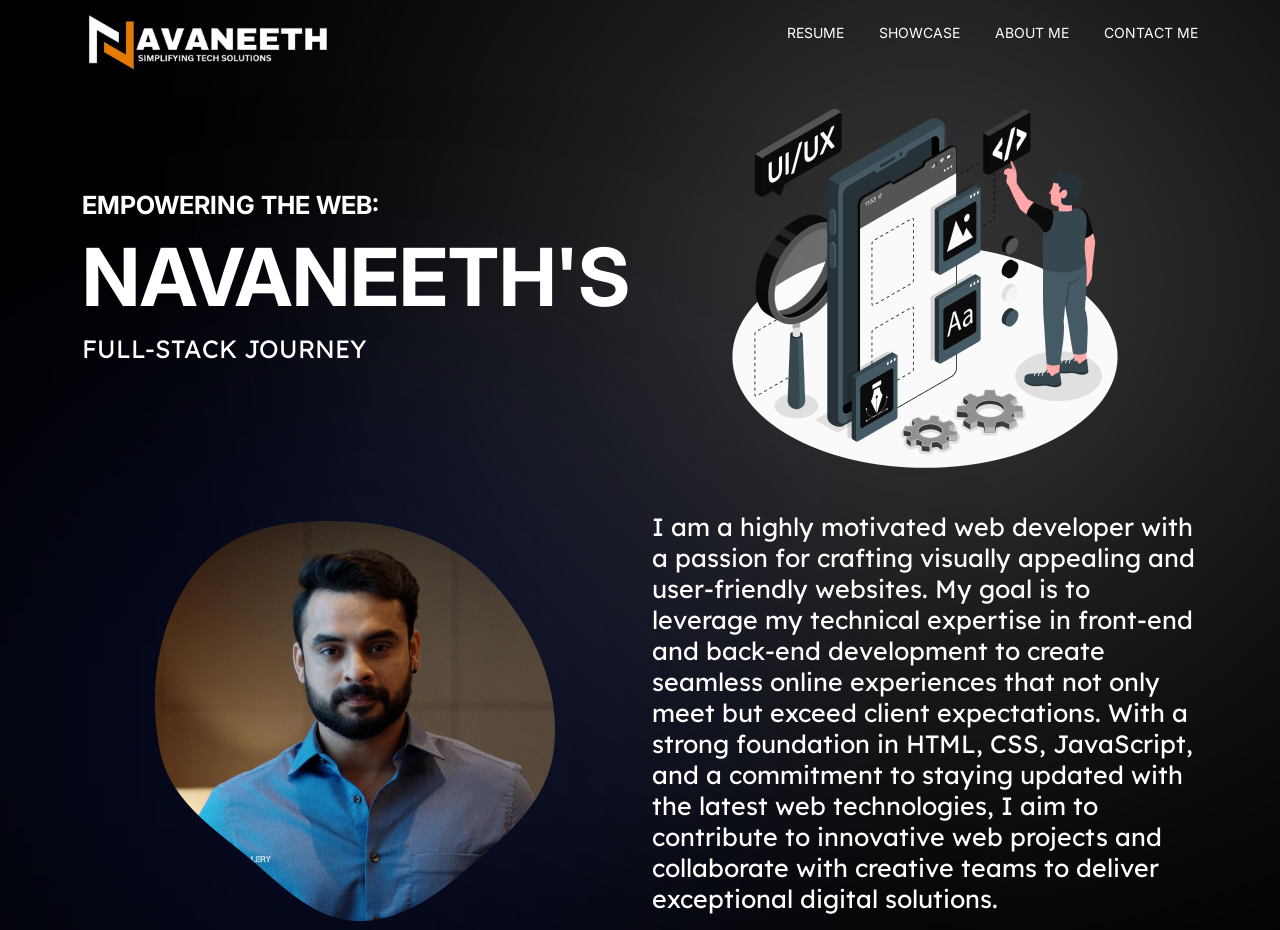
==== index.html @ b28c0ed5 "index file name corrected" ====
<!DOCTYPE html>
<html lang="en">
  <head>
    <meta charset="UTF-8" />
    <meta name="viewport" content="width=device-width, initial-scale=1.0" />
    <title>Navaneeth</title>
    <link rel="stylesheet" href="./style.css" />
    <link rel="preconnect" href="https://fonts.googleapis.com" />
    <link rel="preconnect" href="https://fonts.gstatic.com" crossorigin />
    <link
      href="https://fonts.googleapis.com/css2?family=Inter&family=Lexend&family=Lexend+Exa:wght@500&display=swap"
      rel="stylesheet"
    />
    <link
      href="https://cdn.jsdelivr.net/npm/bootstrap@5.3.1/dist/css/bootstrap.min.css"
      rel="stylesheet"
      integrity="sha384-4bw+/aepP/YC94hEpVNVgiZdgIC5+VKNBQNGCHeKRQN+PtmoHDEXuppvnDJzQIu9"
      crossorigin="anonymous"
    />
  </head>
  <body>
    <!-- header start -->
    <div class="container header">
      <div class="row">
        <div class="logo col-12 col-lg-6">
          <img src="./images/Screenshot_2023-09-04_115557-removebg 1.png" alt="logo" />
        </div>
        <div class="menu col-12 col-lg-6">
          <ul>
            <li><a href="">RESUME</a></li>
            <li><a href="">SHOWCASE</a></li>
            <li><a href="">ABOUT ME</a></li>
            <li><a href="">CONTACT ME</a></li>
          </ul>
        </div>
      </div>
    </div>
    <!-- header end -->

    <!-- hero section start -->
    <div class="container hero">
      <div class="row inner-hero">
        <div class="hero-text col-12 col-lg-6">
          <div class="all-text">
            <div class="first-text"><h2>EMPOWERING THE WEB:</h2></div>
            <div class="second-text"><h1>NAVANEETH'S</h1></div>
            <div class="third-text"><h2>FULL-STACK JOURNEY</h2></div>
          </div>
        </div>
        <div class="hero-image col-12 col-lg-6">
          <img src="./images/Mobile UI-UX-amico 1.png" alt="image of ui ux design" />
          <div class="second-shade"></div>
        </div>
      </div>
    </div>
    <!-- hero section end -->

    <!-- intro section start -->
    <div class="container intro">
      <div class="row inner-intro">
        <div class="intro-image col-12 col-lg-6">
          <img src="./images/tovino.png" alt="image of tovino" />
          <div class="third-shade"></div>
        </div>
        <div class="intro-text col-12 col-lg-6">
          <p>
            I am a highly motivated web developer with a passion for crafting visually appealing and user-friendly
            websites. My goal is to leverage my technical expertise in front-end and back-end development to create
            seamless online experiences that not only meet but exceed client expectations. With a strong foundation in
            HTML, CSS, JavaScript, and a commitment to staying updated with the latest web technologies, I aim to
            contribute to innovative web projects and collaborate with creative teams to deliver exceptional digital
            solutions.
          </p>
        </div>
      </div>
    </div>
    <!-- intro sectioon end -->
  </body>
</html>
---- style.css ----
html > body {
  background-color: black;
  margin: 0;
}

/* header start */
.header {
  margin-top: 10px;
}
.logo > img {
  width: 250px;
}
.menu > ul > li {
  list-style: none;
}
.menu > ul > li > a {
  text-decoration: none;
  color: #fff;
  font-family: "Inter", sans-serif;
  font-size: 14px;
}
.menu > ul {
  display: flex;
  gap: 35px;
}
.menu {
  display: flex;
  align-items: center;
  justify-content: end;
}
/* header end */

/* hero section start */
.hero {
  margin-top: 10px;
}
.hero-text {
  display: flex;
  flex-direction: column;
  justify-content: center;
}
.all-text {
  color: #fff;
}
.all-text > .first-text > h2 {
  text-align: justify;
  font-family: "Inter", sans-serif;
  font-style: normal;
  font-weight: 700;
  line-height: normal;
}
.all-text > .second-text > h1 {
  text-align: justify;
  font-family: "Inter", sans-serif;
  font-style: normal;
  font-weight: 700;
  line-height: normal;
}
.all-text > .third-text > h2 {
  text-align: justify;
  font-family: "Lexend", sans-serif;
  font-style: normal;
  font-weight: 400;
  line-height: normal;
}
.hero-image {
  position: relative;
  display: flex;
  justify-content: center;
  align-items: center;
}
/* hero section end */

/* intro section start */
.intro {
  margin-top: 30px;
}
.intro-image {
  position: relative;
  display: flex;
  justify-content: center;
  align-items: center;
}
.intro-text > p {
  color: #fff;
  font-family: "Lexend", sans-serif;
  font-style: normal;
  font-weight: 400;
  line-height: normal;
}
.third-shade {
  position: absolute;
  z-index: -1;
  width: 250px;
  height: 250px;
  background-color: #2947f0;
  filter: blur(200px);
}
/* intro section end */

/* CSS for small devices (phones) */
@media (max-width: 767px) {
  .hero-image > img {
    width: 100%;
    height: auto;
  }
  .second-shade {
    position: absolute;
    z-index: -1;
    background-color: white;
    width: 80%;
    height: 80%;
    border-radius: 500px;
    filter: blur(250px);
  }
  .hero > .inner-hero > .hero-text {
    margin-top: 15px;
  }
  .all-text > .first-text > h2 {
    font-size: 16.25px;
  }
  .all-text > .second-text > h1 {
    font-size: 52px;
  }
  .all-text > .third-text > h2 {
    font-size: 16.25px;
  }
  .hero > .inner-hero > .hero-image {
    order: 1;
  }
  .hero > .inner-hero > .hero-text {
    order: 2;
  }
  .intro > .inner-intro > .intro-text {
    margin-top: 20px;
  }
  .intro-image > img {
    width: 100%;
    height: auto;
  }
  .intro-text > p {
    font-size: 16.25px;
  }
}

/* CSS for larger devices (tablets and desktops) */
@media (min-width: 768px) and (max-width: 991px) {
  .second-shade {
    position: absolute;
    z-index: -1;
    background-color: white;
    width: 400px;
    height: 400px;
    border-radius: 500px;
    filter: blur(250px);
  }
  .hero > .inner-hero > .hero-text {
    margin-top: 15px;
  }
  .all-text > .first-text > h2 {
    font-size: 25px;
  }
  .all-text > .second-text > h1 {
    font-size: 80px;
  }
  .all-text > .third-text > h2 {
    font-size: 25px;
  }
  .hero > .inner-hero > .hero-image {
    order: 1;
  }
  .hero > .inner-hero > .hero-text {
    order: 2;
  }
  .intro > .inner-intro > .intro-text {
    margin-top: 20px;
  }
  .intro-text > p {
    font-size: 25px;
  }
}

@media (min-width: 992px) and (max-width: 1199px) {
  .second-shade {
    position: absolute;
    z-index: -1;
    background-color: white;
    width: 400px;
    height: 400px;
    border-radius: 500px;
    filter: blur(250px);
  }
  .all-text > .first-text > h2 {
    font-size: 22.5px;
  }
  .all-text > .second-text > h1 {
    font-size: 72px;
  }
  .all-text > .third-text > h2 {
    font-size: 22.5px;
  }
  .intro-text > p {
    font-size: 25px;
  }
}
@media (min-width: 1200px) {
  .second-shade {
    position: absolute;
    z-index: -1;
    background-color: white;
    width: 400px;
    height: 400px;
    border-radius: 500px;
    filter: blur(250px);
  }
  .all-text > .first-text > h2 {
    font-size: 25px;
  }
  .all-text > .second-text > h1 {
    font-size: 80px;
  }
  .all-text > .third-text > h2 {
    font-size: 25px;
  }
  .intro-text > p {
    font-size: 25px;
  }
}
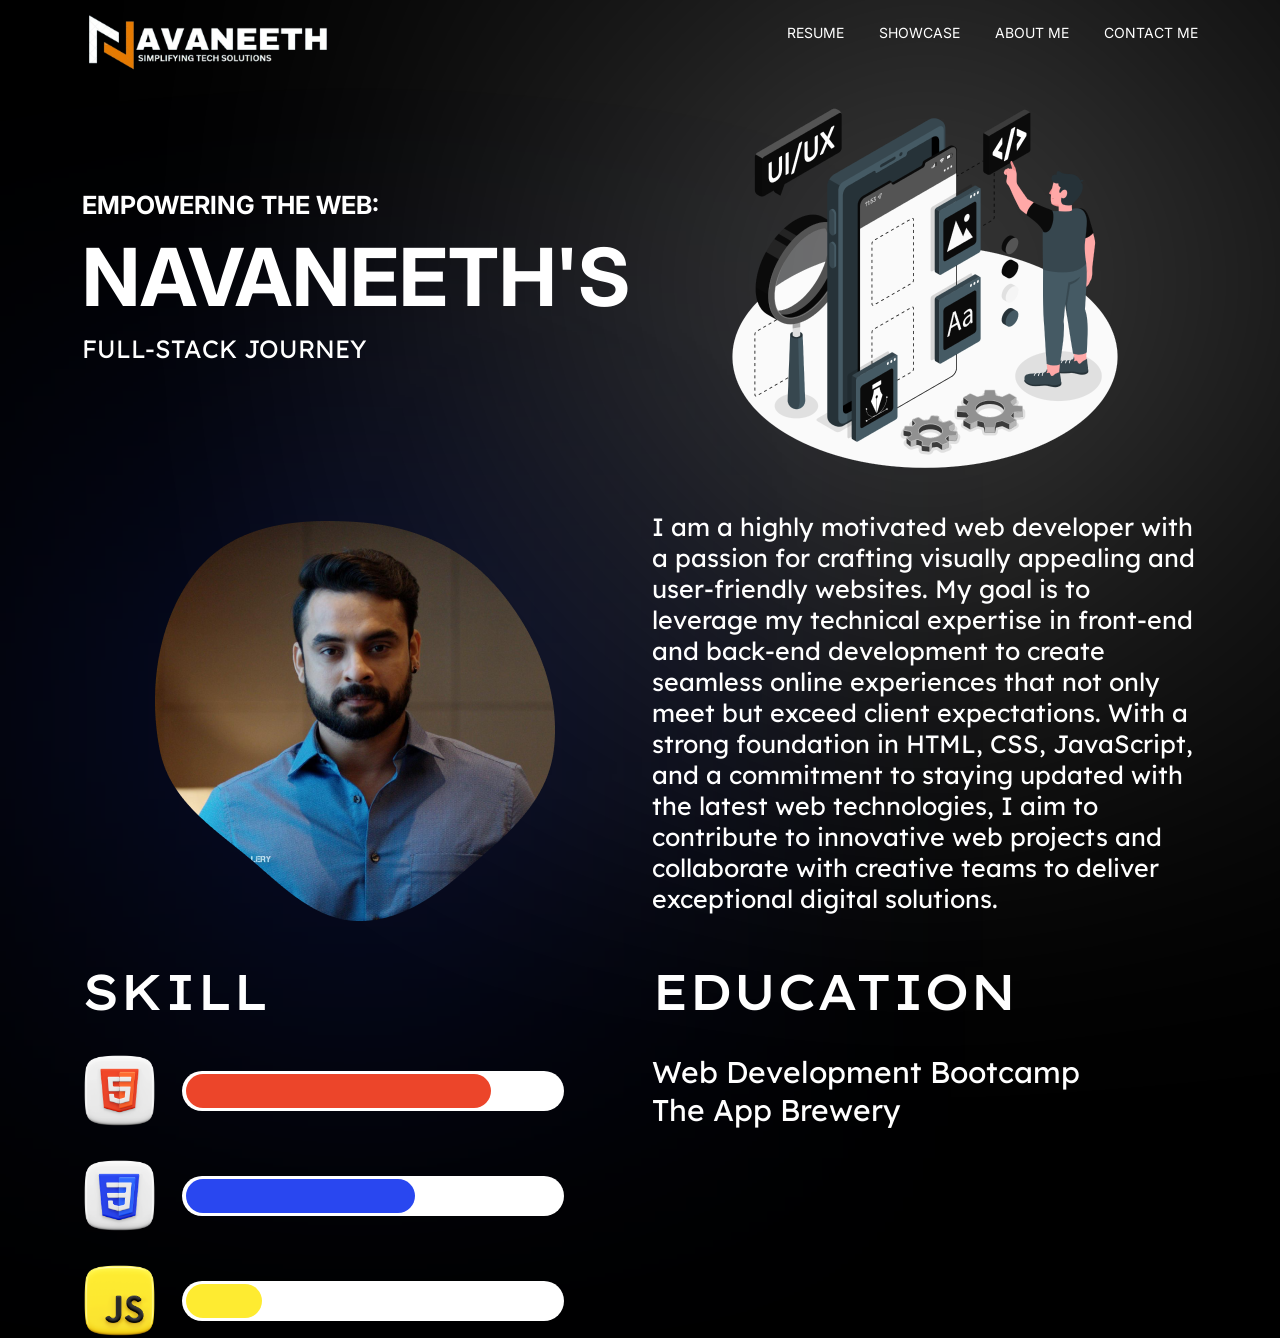
==== commit c4fbe77d: "skill and education section added" ====
--- a/index.html
+++ b/index.html
@@ -75,5 +75,37 @@
       </div>
     </div>
     <!-- intro sectioon end -->
+
+    <!-- skill and education section start -->
+    <div class="container skill-education">
+      <div class="row inner-skill-education">
+        <div class="skill col-12 col-lg-6">
+          <h2>SKILL</h2>
+          <div class="all-skills">
+            <img class="all-logo" src="./images/html (1).png" alt="html5 logo" />
+            <div class="all-percent">
+              <div class="html known"></div>
+            </div>
+          </div>
+          <div class="all-skills">
+            <img class="all-logo" src="./images/css.png" alt="css logo" />
+            <div class="all-percent">
+              <div class="css known"></div>
+            </div>
+          </div>
+          <div class="all-skills">
+            <img class="all-logo" src="./images/javascript.png" alt="css logo" />
+            <div class="all-percent">
+              <div class="js known"></div>
+            </div>
+          </div>
+        </div>
+        <div class="education col-12 col-lg-6">
+          <h2>EDUCATION</h2>
+          <p>Web Development Bootcamp <br />The App Brewery</p>
+        </div>
+      </div>
+    </div>
+    <!-- skill and education section end -->
   </body>
 </html>
--- a/style.css
+++ b/style.css
@@ -98,6 +98,75 @@
 }
 /* intro section end */
 
+/* skill and education start */
+.skill-education {
+  margin-top: 30px;
+}
+.skill > h2 {
+  color: #fff;
+  font-family: "Lexend Exa", sans-serif;
+  font-size: 50px;
+  font-style: normal;
+  font-weight: 500;
+  line-height: normal;
+}
+.all-skills {
+  display: flex;
+  align-items: center;
+  margin-top: 30px;
+}
+.all-logo {
+  width: 75px;
+  height: 75px;
+  flex-shrink: 0;
+}
+.all-percent {
+  display: flex;
+  align-items: center;
+  width: 70%;
+  height: 40px;
+  flex-shrink: 0;
+  background-color: #fff;
+  border-radius: 50px;
+  margin-left: 25px;
+}
+.known {
+  height: 34px;
+  border-radius: 50px;
+  margin-left: 3.5px;
+}
+.html {
+  width: 80%;
+  background-color: #ec452a;
+}
+.css {
+  width: 60%;
+  background-color: #2947f0;
+}
+.js {
+  width: 20%;
+  background-color: #feeb31;
+}
+.education > h2 {
+  color: #fff;
+  font-family: "Lexend Exa", sans-serif;
+  font-size: 50px;
+  font-style: normal;
+  font-weight: 500;
+  line-height: normal;
+}
+.education > p {
+  color: #fff;
+  text-align: justify;
+  font-family: "Lexend", sans-serif;
+  font-size: 30px;
+  font-style: normal;
+  font-weight: 400;
+  line-height: normal;
+  margin-top: 30px;
+}
+/* skill and edducation end */
+
 /* CSS for small devices (phones) */
 @media (max-width: 767px) {
   .hero-image > img {
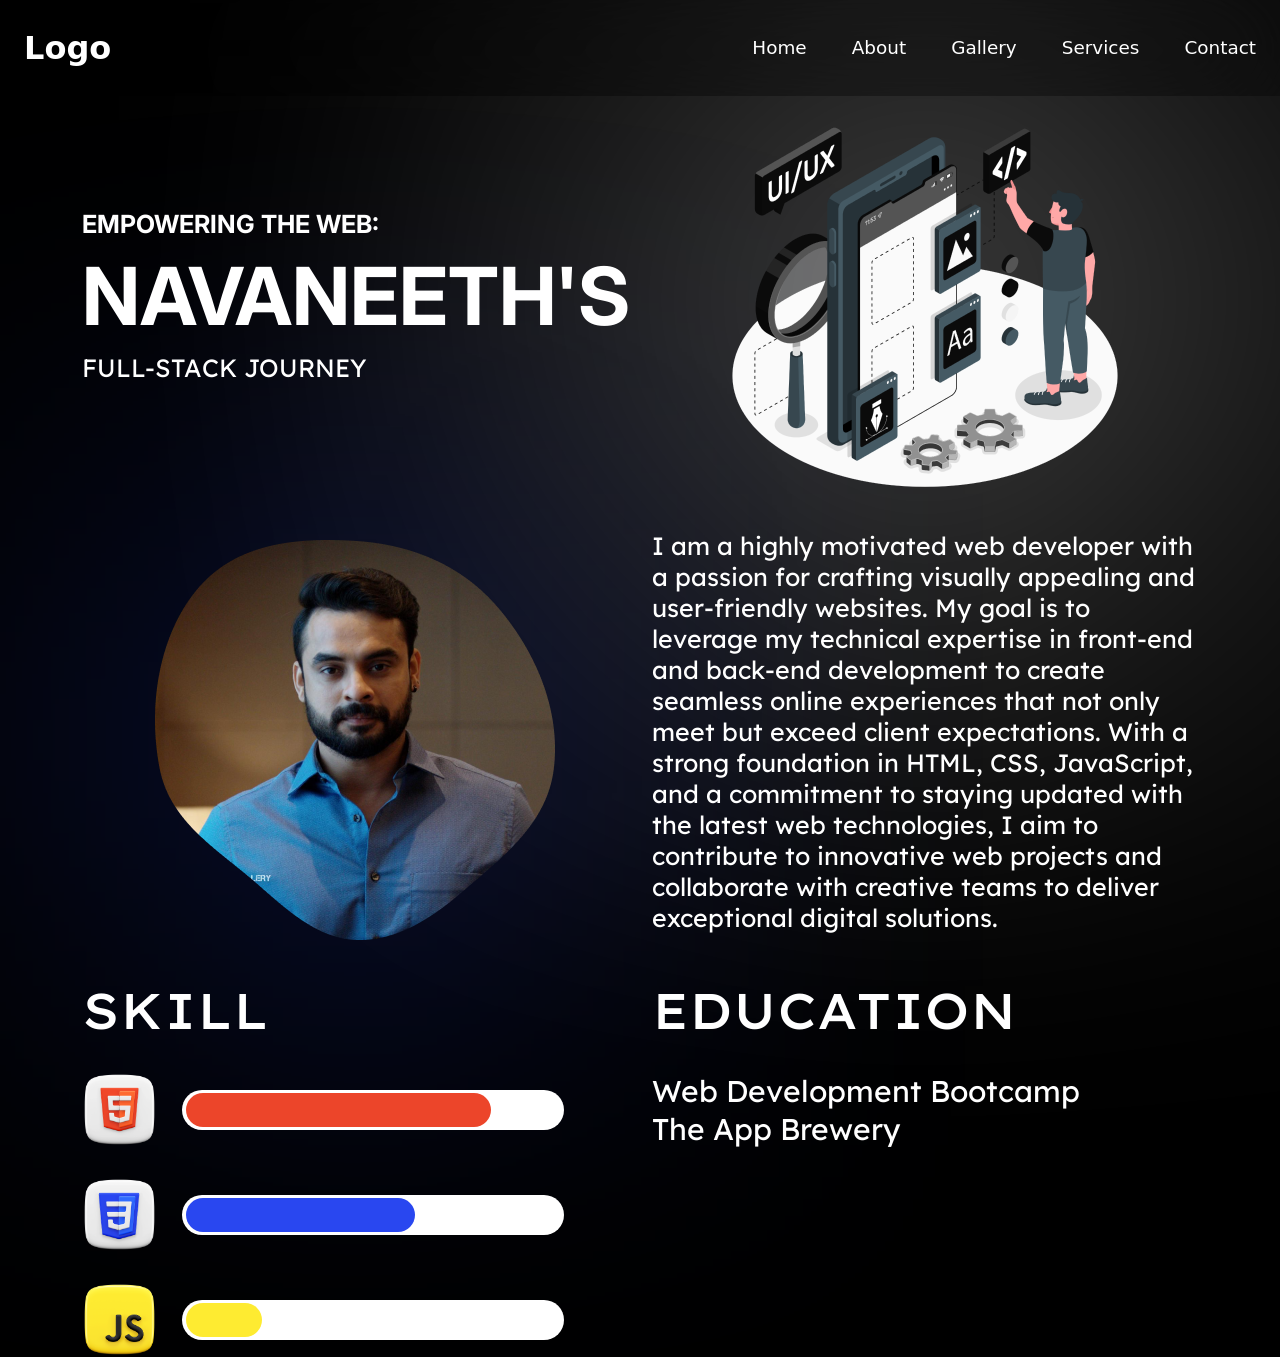
==== commit 876fb07e: "header navbar have been updated to responsive navbar" ====
--- a/index.html
+++ b/index.html
@@ -17,24 +17,27 @@
       integrity="sha384-4bw+/aepP/YC94hEpVNVgiZdgIC5+VKNBQNGCHeKRQN+PtmoHDEXuppvnDJzQIu9"
       crossorigin="anonymous"
     />
+    <link href="https://unpkg.com/boxicons@2.1.4/css/boxicons.min.css" rel="stylesheet" />
   </head>
   <body>
     <!-- header start -->
-    <div class="container header">
-      <div class="row">
-        <div class="logo col-12 col-lg-6">
-          <img src="./images/Screenshot_2023-09-04_115557-removebg 1.png" alt="logo" />
-        </div>
-        <div class="menu col-12 col-lg-6">
-          <ul>
-            <li><a href="">RESUME</a></li>
-            <li><a href="">SHOWCASE</a></li>
-            <li><a href="">ABOUT ME</a></li>
-            <li><a href="">CONTACT ME</a></li>
-          </ul>
-        </div>
-      </div>
-    </div>
+    <header class="header">
+      <a href="" class="logo">Logo</a>
+
+      <input type="checkbox" id="check" />
+      <label for="check" class="icons">
+        <i class="bx bx-menu" id="menu-icon"></i>
+        <i class="bx bx-x" id="close-icon"></i>
+      </label>
+
+      <nav class="navbar-box">
+        <a href="">Home</a>
+        <a href="">About</a>
+        <a href="">Gallery</a>
+        <a href="">Services</a>
+        <a href="">Contact</a>
+      </nav>
+    </header>
     <!-- header end -->
 
     <!-- hero section start -->
--- a/style.css
+++ b/style.css
@@ -5,34 +5,47 @@
 
 /* header start */
 .header {
-  margin-top: 10px;
-}
-.logo > img {
-  width: 250px;
-}
-.menu > ul > li {
-  list-style: none;
-}
-.menu > ul > li > a {
+  position: fixed;
+  top: 0;
+  left: 0;
+  width: 100%;
+  padding: 1.5rem;
+  background: rgba(0, 0, 0, 0.3);
+  backdrop-filter: blur(50px);
+  display: flex;
+  justify-content: space-between;
+  align-items: center;
+  z-index: 100;
+}
+.logo {
+  font-size: 2rem;
+  color: white;
   text-decoration: none;
-  color: #fff;
-  font-family: "Inter", sans-serif;
-  font-size: 14px;
-}
-.menu > ul {
-  display: flex;
-  gap: 35px;
-}
-.menu {
-  display: flex;
-  align-items: center;
-  justify-content: end;
+  font-weight: 700;
+}
+.navbar-box a {
+  font-size: 1.15rem;
+  color: #fff;
+  text-decoration: none;
+  font-weight: 500;
+  margin-left: 2.5rem;
+}
+#check {
+  display: none;
+}
+.icons {
+  position: absolute;
+  font-size: 2.8rem;
+  color: #fff;
+  cursor: pointer;
+  display: none;
+  right: 5%;
 }
 /* header end */
 
 /* hero section start */
 .hero {
-  margin-top: 10px;
+  margin-top: 100px;
 }
 .hero-text {
   display: flex;
@@ -295,3 +308,48 @@
     font-size: 25px;
   }
 }
+/* navbar-breakpoint */
+@media (max-width: 922px) {
+  .header {
+    padding: 1.3rem 5%;
+  }
+}
+
+@media (max-width: 768px) {
+  .icons {
+    display: inline-flex;
+  }
+  #check:checked ~ .icons #menu-icon {
+    display: none;
+  }
+  .icons #close-icon {
+    display: none;
+  }
+  #check:checked ~ .icons #close-icon {
+    display: block;
+  }
+  .navbar-box {
+    position: absolute;
+    top: 100%;
+    left: 0;
+    width: 100%;
+    height: 0;
+    background: rgba(0, 0, 0, 0.9);
+    overflow: hidden;
+    transition: 0.3s ease;
+  }
+  #check:checked ~ .navbar-box {
+    height: 17.7rem;
+  }
+  .navbar-box a {
+    display: block;
+    font-size: 1.1rem;
+    margin: 1.5rem 0;
+    text-align: center;
+    transform: translateY(-50px);
+    transition: 0.3s ease;
+  }
+  #check:checked ~ .navbar-box a {
+    transform: translateY(0);
+  }
+}
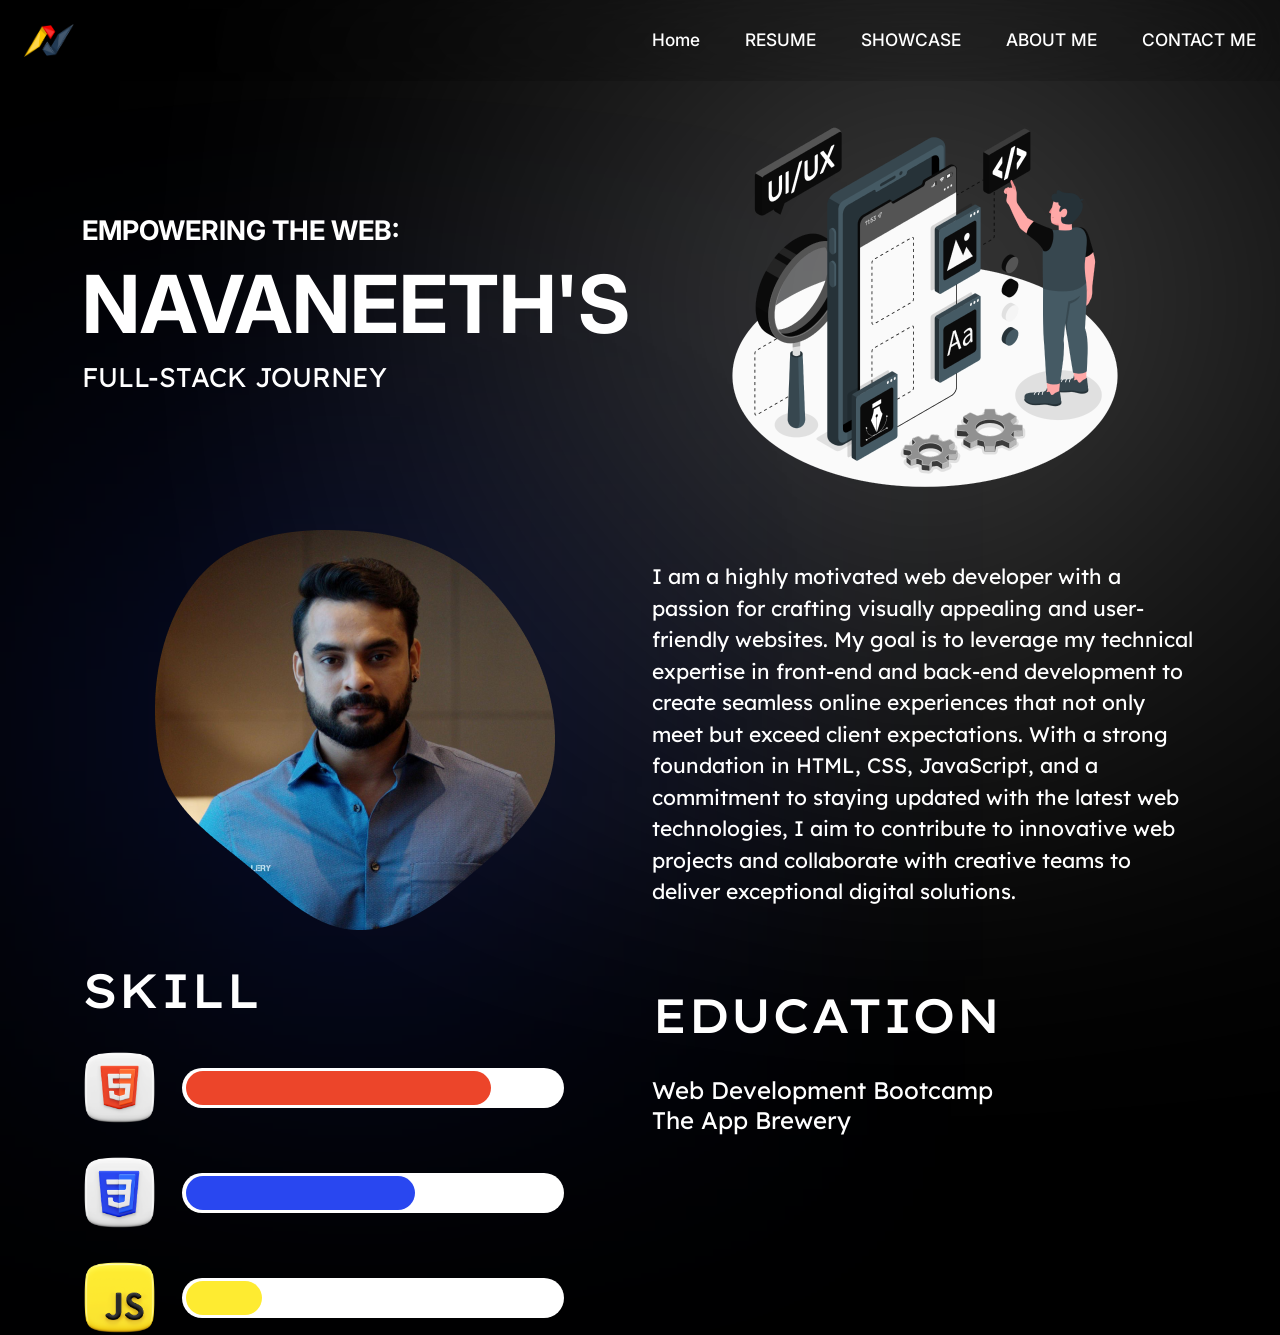
==== commit d96d6110: "files fully modified navbar section to skill and education section completed" ====
--- a/index.html
+++ b/index.html
@@ -3,26 +3,20 @@
   <head>
     <meta charset="UTF-8" />
     <meta name="viewport" content="width=device-width, initial-scale=1.0" />
-    <title>Navaneeth</title>
-    <link rel="stylesheet" href="./style.css" />
-    <link rel="preconnect" href="https://fonts.googleapis.com" />
-    <link rel="preconnect" href="https://fonts.gstatic.com" crossorigin />
-    <link
-      href="https://fonts.googleapis.com/css2?family=Inter&family=Lexend&family=Lexend+Exa:wght@500&display=swap"
-      rel="stylesheet"
-    />
+    <title>navbar</title>
+    <link rel="stylesheet" href="style.css" />
+    <link href="https://unpkg.com/boxicons@2.1.4/css/boxicons.min.css" rel="stylesheet" />
     <link
       href="https://cdn.jsdelivr.net/npm/bootstrap@5.3.1/dist/css/bootstrap.min.css"
       rel="stylesheet"
       integrity="sha384-4bw+/aepP/YC94hEpVNVgiZdgIC5+VKNBQNGCHeKRQN+PtmoHDEXuppvnDJzQIu9"
       crossorigin="anonymous"
     />
-    <link href="https://unpkg.com/boxicons@2.1.4/css/boxicons.min.css" rel="stylesheet" />
   </head>
   <body>
-    <!-- header start -->
+    <!-- navbar start -->
     <header class="header">
-      <a href="" class="logo">Logo</a>
+      <a href="" class="logo"><img src="./images/Clip path group.png" alt="" /></a>
 
       <input type="checkbox" id="check" />
       <label for="check" class="icons">
@@ -32,15 +26,14 @@
 
       <nav class="navbar-box">
         <a href="">Home</a>
-        <a href="">About</a>
-        <a href="">Gallery</a>
-        <a href="">Services</a>
-        <a href="">Contact</a>
+        <a href="">RESUME</a>
+        <a href="">SHOWCASE</a>
+        <a href="">ABOUT ME</a>
+        <a href="">CONTACT ME</a>
       </nav>
     </header>
-    <!-- header end -->
 
-    <!-- hero section start -->
+    <!-- hero section -->
     <div class="container hero">
       <div class="row inner-hero">
         <div class="hero-text col-12 col-lg-6">
@@ -56,9 +49,8 @@
         </div>
       </div>
     </div>
-    <!-- hero section end -->
 
-    <!-- intro section start -->
+    <!-- intro section -->
     <div class="container intro">
       <div class="row inner-intro">
         <div class="intro-image col-12 col-lg-6">
@@ -77,7 +69,6 @@
         </div>
       </div>
     </div>
-    <!-- intro sectioon end -->
 
     <!-- skill and education section start -->
     <div class="container skill-education">
@@ -109,6 +100,5 @@
         </div>
       </div>
     </div>
-    <!-- skill and education section end -->
   </body>
 </html>
--- a/style.css
+++ b/style.css
@@ -1,30 +1,42 @@
+@import url("https://fonts.googleapis.com/css2?family=Inter&family=Lexend&family=Lexend+Exa:wght@500&display=swap");
+* {
+  margin: 0;
+  padding: 0;
+  box-sizing: border-box;
+}
 html > body {
-  background-color: black;
-  margin: 0;
-}
-
-/* header start */
+  background: black;
+}
+/* navbar section start */
 .header {
   position: fixed;
   top: 0;
   left: 0;
   width: 100%;
   padding: 1.5rem;
-  background: rgba(0, 0, 0, 0.3);
+
+  display: flex;
+  justify-content: space-between;
+  align-items: center;
+  z-index: 100;
+}
+.header::before {
+  content: "";
+  position: absolute;
+  width: 100%;
+  height: 100%;
+  top: 0;
+  left: 0;
+  background: rgba(0, 0, 0, 0.1);
   backdrop-filter: blur(50px);
-  display: flex;
-  justify-content: space-between;
-  align-items: center;
-  z-index: 100;
-}
-.logo {
-  font-size: 2rem;
-  color: white;
-  text-decoration: none;
-  font-weight: 700;
+  z-index: -1;
+}
+.logo img {
+  width: 50px;
 }
 .navbar-box a {
-  font-size: 1.15rem;
+  font-size: 1.08rem;
+  font-family: "Inter", sans-serif;
   color: #fff;
   text-decoration: none;
   font-weight: 500;
@@ -41,16 +53,61 @@
   display: none;
   right: 5%;
 }
-/* header end */
-
-/* hero section start */
+@media (max-width: 922px) {
+  .header {
+    padding: 1.3rem 5%;
+  }
+}
+@media (max-width: 768px) {
+  .icons {
+    display: inline-flex;
+  }
+  #check:checked ~ .icons #menu-icon {
+    display: none;
+  }
+  .icons #close-icon {
+    display: none;
+  }
+  #check:checked ~ .icons #close-icon {
+    display: block;
+  }
+  .navbar-box {
+    position: absolute;
+    top: 100%;
+    left: 0;
+    width: 100%;
+    height: 0;
+    background: rgba(0, 0, 0, 0.1);
+    backdrop-filter: blur(50px);
+    overflow: hidden;
+    transition: 0.3s ease;
+  }
+  #check:checked ~ .navbar-box {
+    height: 17.5rem;
+  }
+  .navbar-box a {
+    display: block;
+    font-size: 1.1rem;
+    margin: 1.5rem 0;
+    text-align: center;
+    transform: translateY(-50px);
+    transition: 0.3s ease;
+  }
+  #check:checked ~ .navbar-box a {
+    transform: translateY(0);
+  }
+}
+
+/* hero section */
+
 .hero {
   margin-top: 100px;
 }
-.hero-text {
+.inner-hero > .hero-text {
   display: flex;
   flex-direction: column;
   justify-content: center;
+  margin-top: 15px;
 }
 .all-text {
   color: #fff;
@@ -82,9 +139,9 @@
   justify-content: center;
   align-items: center;
 }
-/* hero section end */
-
-/* intro section start */
+
+/* intro section */
+
 .intro {
   margin-top: 30px;
 }
@@ -94,12 +151,14 @@
   justify-content: center;
   align-items: center;
 }
+.inner-intro > .intro-text {
+  display: flex;
+  align-items: center;
+  margin-top: 25px;
+}
 .intro-text > p {
   color: #fff;
   font-family: "Lexend", sans-serif;
-  font-style: normal;
-  font-weight: 400;
-  line-height: normal;
 }
 .third-shade {
   position: absolute;
@@ -109,17 +168,17 @@
   background-color: #2947f0;
   filter: blur(200px);
 }
-/* intro section end */
 
 /* skill and education start */
+
 .skill-education {
   margin-top: 30px;
 }
 .skill > h2 {
   color: #fff;
   font-family: "Lexend Exa", sans-serif;
-  font-size: 50px;
-  font-style: normal;
+  font-style: normal;
+  font-size: 48px;
   font-weight: 500;
   line-height: normal;
 }
@@ -160,11 +219,14 @@
   width: 20%;
   background-color: #feeb31;
 }
+.inner-skill-education > .education {
+  margin-top: 25px;
+}
 .education > h2 {
   color: #fff;
   font-family: "Lexend Exa", sans-serif;
-  font-size: 50px;
-  font-style: normal;
+  font-style: normal;
+  font-size: 48px;
   font-weight: 500;
   line-height: normal;
 }
@@ -172,15 +234,14 @@
   color: #fff;
   text-align: justify;
   font-family: "Lexend", sans-serif;
-  font-size: 30px;
+  font-size: 24px;
   font-style: normal;
   font-weight: 400;
   line-height: normal;
   margin-top: 30px;
 }
-/* skill and edducation end */
-
-/* CSS for small devices (phones) */
+
+/* media query */
 @media (max-width: 767px) {
   .hero-image > img {
     width: 100%;
@@ -195,33 +256,27 @@
     border-radius: 500px;
     filter: blur(250px);
   }
-  .hero > .inner-hero > .hero-text {
-    margin-top: 15px;
-  }
   .all-text > .first-text > h2 {
-    font-size: 16.25px;
+    font-size: 17px;
   }
   .all-text > .second-text > h1 {
-    font-size: 52px;
+    font-size: 49px;
   }
   .all-text > .third-text > h2 {
-    font-size: 16.25px;
+    font-size: 17px;
   }
   .hero > .inner-hero > .hero-image {
     order: 1;
   }
   .hero > .inner-hero > .hero-text {
     order: 2;
-  }
-  .intro > .inner-intro > .intro-text {
-    margin-top: 20px;
   }
   .intro-image > img {
     width: 100%;
     height: auto;
   }
   .intro-text > p {
-    font-size: 16.25px;
+    font-size: 18px;
   }
 }
 
@@ -236,17 +291,14 @@
     border-radius: 500px;
     filter: blur(250px);
   }
-  .hero > .inner-hero > .hero-text {
-    margin-top: 15px;
-  }
   .all-text > .first-text > h2 {
-    font-size: 25px;
+    font-size: 27px;
   }
   .all-text > .second-text > h1 {
     font-size: 80px;
   }
   .all-text > .third-text > h2 {
-    font-size: 25px;
+    font-size: 27px;
   }
   .hero > .inner-hero > .hero-image {
     order: 1;
@@ -254,11 +306,8 @@
   .hero > .inner-hero > .hero-text {
     order: 2;
   }
-  .intro > .inner-intro > .intro-text {
-    margin-top: 20px;
-  }
   .intro-text > p {
-    font-size: 25px;
+    font-size: 19px;
   }
 }
 
@@ -273,18 +322,19 @@
     filter: blur(250px);
   }
   .all-text > .first-text > h2 {
-    font-size: 22.5px;
+    font-size: 23px;
   }
   .all-text > .second-text > h1 {
-    font-size: 72px;
+    font-size: 66px;
   }
   .all-text > .third-text > h2 {
-    font-size: 22.5px;
+    font-size: 23px;
   }
   .intro-text > p {
-    font-size: 25px;
-  }
-}
+    font-size: 20px;
+  }
+}
+
 @media (min-width: 1200px) {
   .second-shade {
     position: absolute;
@@ -296,60 +346,15 @@
     filter: blur(250px);
   }
   .all-text > .first-text > h2 {
-    font-size: 25px;
+    font-size: 27px;
   }
   .all-text > .second-text > h1 {
     font-size: 80px;
   }
   .all-text > .third-text > h2 {
-    font-size: 25px;
+    font-size: 27px;
   }
   .intro-text > p {
-    font-size: 25px;
-  }
-}
-/* navbar-breakpoint */
-@media (max-width: 922px) {
-  .header {
-    padding: 1.3rem 5%;
-  }
-}
-
-@media (max-width: 768px) {
-  .icons {
-    display: inline-flex;
-  }
-  #check:checked ~ .icons #menu-icon {
-    display: none;
-  }
-  .icons #close-icon {
-    display: none;
-  }
-  #check:checked ~ .icons #close-icon {
-    display: block;
-  }
-  .navbar-box {
-    position: absolute;
-    top: 100%;
-    left: 0;
-    width: 100%;
-    height: 0;
-    background: rgba(0, 0, 0, 0.9);
-    overflow: hidden;
-    transition: 0.3s ease;
-  }
-  #check:checked ~ .navbar-box {
-    height: 17.7rem;
-  }
-  .navbar-box a {
-    display: block;
-    font-size: 1.1rem;
-    margin: 1.5rem 0;
-    text-align: center;
-    transform: translateY(-50px);
-    transition: 0.3s ease;
-  }
-  #check:checked ~ .navbar-box a {
-    transform: translateY(0);
-  }
-}
+    font-size: 21px;
+  }
+}
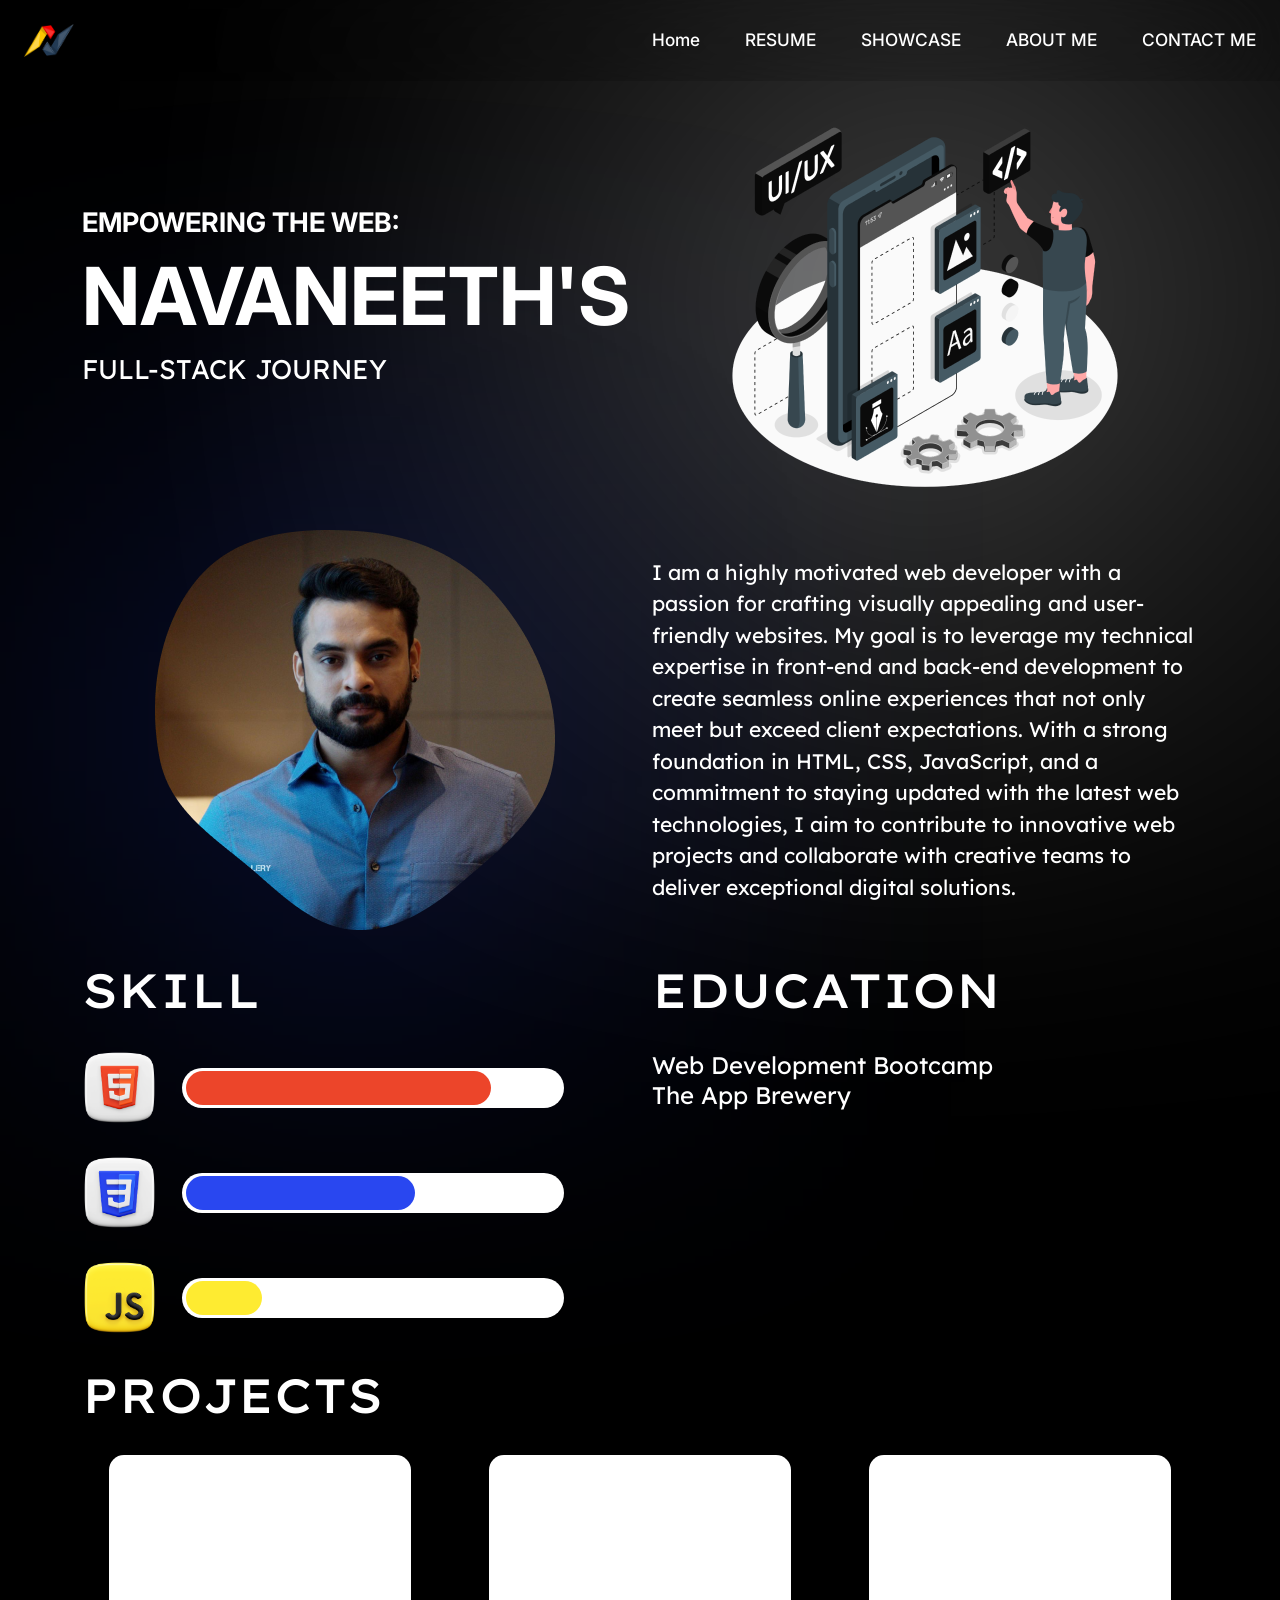
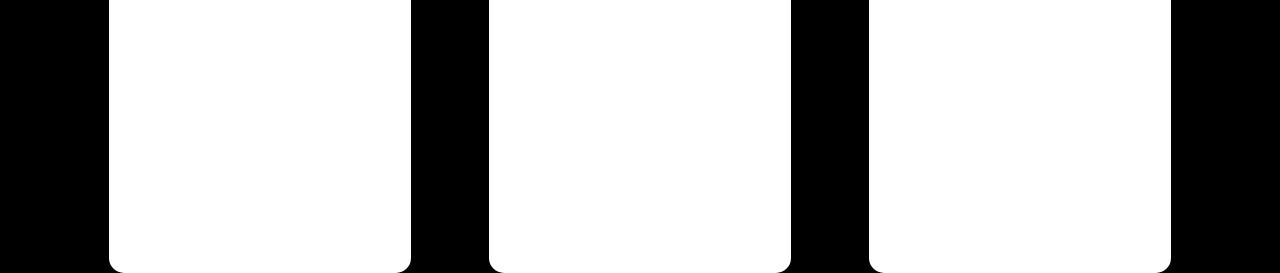
==== commit c6dcdcb4: "project section have been added" ====
--- a/index.html
+++ b/index.html
@@ -70,7 +70,7 @@
       </div>
     </div>
 
-    <!-- skill and education section start -->
+    <!-- skill and education section -->
     <div class="container skill-education">
       <div class="row inner-skill-education">
         <div class="skill col-12 col-lg-6">
@@ -100,5 +100,21 @@
         </div>
       </div>
     </div>
+
+    <!-- project section -->
+    <div class="container project">
+      <h2>PROJECTS</h2>
+      <div class="row inner-project">
+        <div class="projects col-12 col-md-6 col-lg-4">
+          <div class="project-one"></div>
+        </div>
+        <div class="projects col-12 col-md-6 col-lg-4">
+          <div class="project-two"></div>
+        </div>
+        <div class="projects col-12 col-md-6 col-lg-4">
+          <div class="project-three"></div>
+        </div>
+      </div>
+    </div>
   </body>
 </html>
--- a/style.css
+++ b/style.css
@@ -7,7 +7,7 @@
 html > body {
   background: black;
 }
-/* navbar section start */
+/* navbar section */
 .header {
   position: fixed;
   top: 0;
@@ -107,7 +107,6 @@
   display: flex;
   flex-direction: column;
   justify-content: center;
-  margin-top: 15px;
 }
 .all-text {
   color: #fff;
@@ -154,11 +153,11 @@
 .inner-intro > .intro-text {
   display: flex;
   align-items: center;
-  margin-top: 25px;
 }
 .intro-text > p {
   color: #fff;
   font-family: "Lexend", sans-serif;
+  margin-bottom: 0;
 }
 .third-shade {
   position: absolute;
@@ -169,7 +168,7 @@
   filter: blur(200px);
 }
 
-/* skill and education start */
+/* skill and education */
 
 .skill-education {
   margin-top: 30px;
@@ -219,9 +218,6 @@
   width: 20%;
   background-color: #feeb31;
 }
-.inner-skill-education > .education {
-  margin-top: 25px;
-}
 .education > h2 {
   color: #fff;
   font-family: "Lexend Exa", sans-serif;
@@ -239,6 +235,35 @@
   font-weight: 400;
   line-height: normal;
   margin-top: 30px;
+}
+
+/* project section */
+
+.project > h2 {
+  color: #fff;
+  font-family: "Lexend Exa", sans-serif;
+  font-style: normal;
+  font-size: 48px;
+  font-weight: 500;
+  line-height: normal;
+}
+.project {
+  margin-top: 30px;
+}
+.project > .inner-project {
+  margin-top: 30px;
+}
+.projects {
+  display: flex;
+  justify-content: center;
+}
+.project-one,
+.project-two,
+.project-three {
+  background-color: #fff;
+  width: 302px;
+  height: 418px;
+  border-radius: 15px;
 }
 
 /* media query */
@@ -265,6 +290,9 @@
   .all-text > .third-text > h2 {
     font-size: 17px;
   }
+  .inner-hero > .hero-text {
+    margin-top: 15px;
+  }
   .hero > .inner-hero > .hero-image {
     order: 1;
   }
@@ -277,6 +305,15 @@
   }
   .intro-text > p {
     font-size: 18px;
+  }
+  .inner-intro > .intro-text {
+    margin-top: 25px;
+  }
+  .inner-skill-education > .education {
+    margin-top: 25px;
+  }
+  .projects {
+    margin-bottom: 25px;
   }
 }
 
@@ -300,6 +337,9 @@
   .all-text > .third-text > h2 {
     font-size: 27px;
   }
+  .inner-hero > .hero-text {
+    margin-top: 15px;
+  }
   .hero > .inner-hero > .hero-image {
     order: 1;
   }
@@ -308,6 +348,15 @@
   }
   .intro-text > p {
     font-size: 19px;
+  }
+  .inner-intro > .intro-text {
+    margin-top: 25px;
+  }
+  .inner-skill-education > .education {
+    margin-top: 25px;
+  }
+  .projects {
+    margin-bottom: 25px;
   }
 }
 
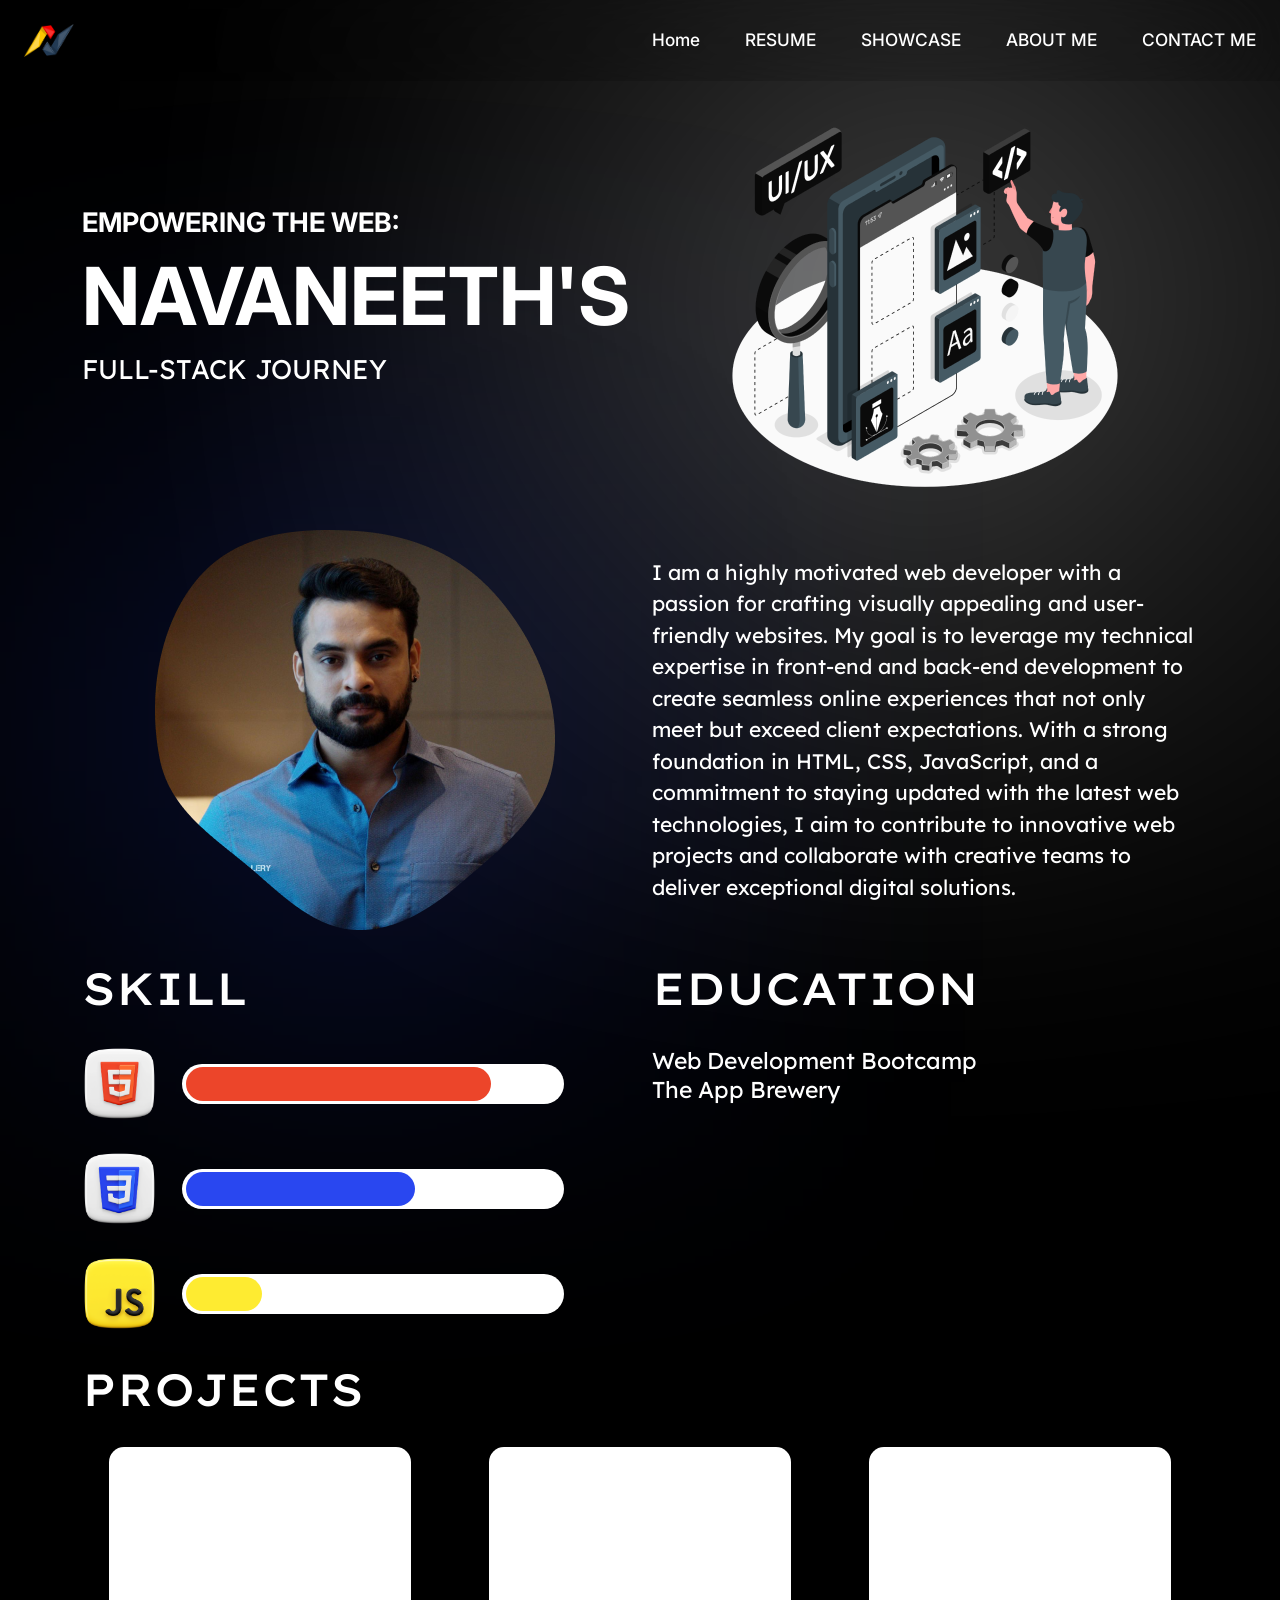
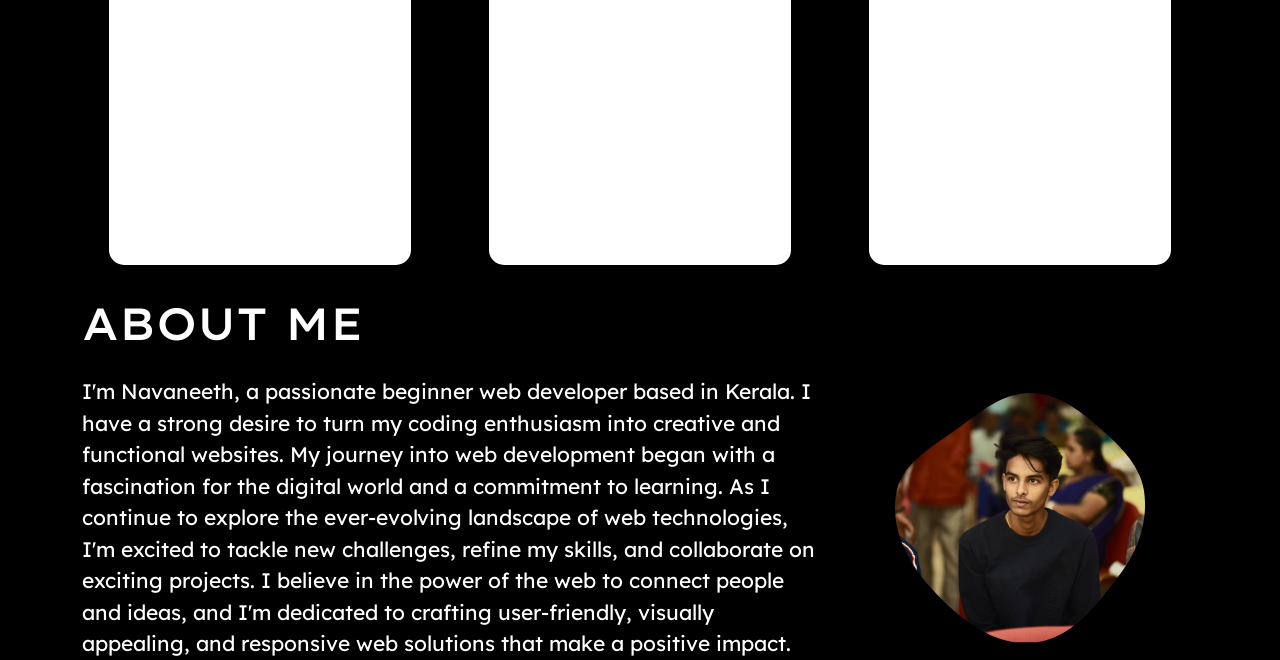
==== commit 1988993a: "about me section have been added" ====
--- a/index.html
+++ b/index.html
@@ -116,5 +116,25 @@
         </div>
       </div>
     </div>
+
+    <!-- about me section -->
+    <div class="container about-me">
+      <h2>ABOUT ME</h2>
+      <div class="row inner-about-me">
+        <div class="about-me-text col-12 col-lg-8">
+          <p>
+            I'm Navaneeth, a passionate beginner web developer based in Kerala. I have a strong desire to turn my coding
+            enthusiasm into creative and functional websites. My journey into web development began with a fascination
+            for the digital world and a commitment to learning. As I continue to explore the ever-evolving landscape of
+            web technologies, I'm excited to tackle new challenges, refine my skills, and collaborate on exciting
+            projects. I believe in the power of the web to connect people and ideas, and I'm dedicated to crafting
+            user-friendly, visually appealing, and responsive web solutions that make a positive impact.
+          </p>
+        </div>
+        <div class="about-me-image col-12 col-lg-4">
+          <img src="./images/Vector.png" alt="profile image of full stack web developer" />
+        </div>
+      </div>
+    </div>
   </body>
 </html>
--- a/style.css
+++ b/style.css
@@ -177,7 +177,7 @@
   color: #fff;
   font-family: "Lexend Exa", sans-serif;
   font-style: normal;
-  font-size: 48px;
+  font-size: 45px;
   font-weight: 500;
   line-height: normal;
 }
@@ -222,7 +222,7 @@
   color: #fff;
   font-family: "Lexend Exa", sans-serif;
   font-style: normal;
-  font-size: 48px;
+  font-size: 45px;
   font-weight: 500;
   line-height: normal;
 }
@@ -230,7 +230,7 @@
   color: #fff;
   text-align: justify;
   font-family: "Lexend", sans-serif;
-  font-size: 24px;
+  font-size: 23px;
   font-style: normal;
   font-weight: 400;
   line-height: normal;
@@ -243,7 +243,7 @@
   color: #fff;
   font-family: "Lexend Exa", sans-serif;
   font-style: normal;
-  font-size: 48px;
+  font-size: 45px;
   font-weight: 500;
   line-height: normal;
 }
@@ -264,6 +264,34 @@
   width: 302px;
   height: 418px;
   border-radius: 15px;
+}
+
+/* about me section */
+
+.about-me {
+  margin-top: 30px;
+}
+.about-me > h2 {
+  color: #fff;
+  font-family: "Lexend Exa", sans-serif;
+  font-style: normal;
+  font-size: 45px;
+  font-weight: 500;
+  line-height: normal;
+}
+.about-me-text > p {
+  color: #fff;
+  font-family: "Lexend", sans-serif;
+  margin: 0;
+}
+.about-me > .inner-about-me {
+  margin-top: 25px;
+}
+.about-me-text,
+.about-me-image {
+  display: flex;
+  align-items: center;
+  justify-content: center;
 }
 
 /* media query */
@@ -314,6 +342,14 @@
   }
   .projects {
     margin-bottom: 25px;
+  }
+  .about-me > .inner-about-me > .about-me-image {
+    order: 1;
+    margin-bottom: 25px;
+  }
+  .about-me > .inner-about-me > .about-me-text {
+    order: 2;
+    font-size: 18px;
   }
 }
 
@@ -358,6 +394,14 @@
   .projects {
     margin-bottom: 25px;
   }
+  .about-me > .inner-about-me > .about-me-image {
+    order: 1;
+    margin-bottom: 25px;
+  }
+  .about-me > .inner-about-me > .about-me-text {
+    order: 2;
+    font-size: 19px;
+  }
 }
 
 @media (min-width: 992px) and (max-width: 1199px) {
@@ -382,6 +426,9 @@
   .intro-text > p {
     font-size: 20px;
   }
+  .about-me > .inner-about-me > .about-me-text {
+    font-size: 20px;
+  }
 }
 
 @media (min-width: 1200px) {
@@ -406,4 +453,7 @@
   .intro-text > p {
     font-size: 21px;
   }
-}
+  .about-me > .inner-about-me > .about-me-text {
+    font-size: 21px;
+  }
+}
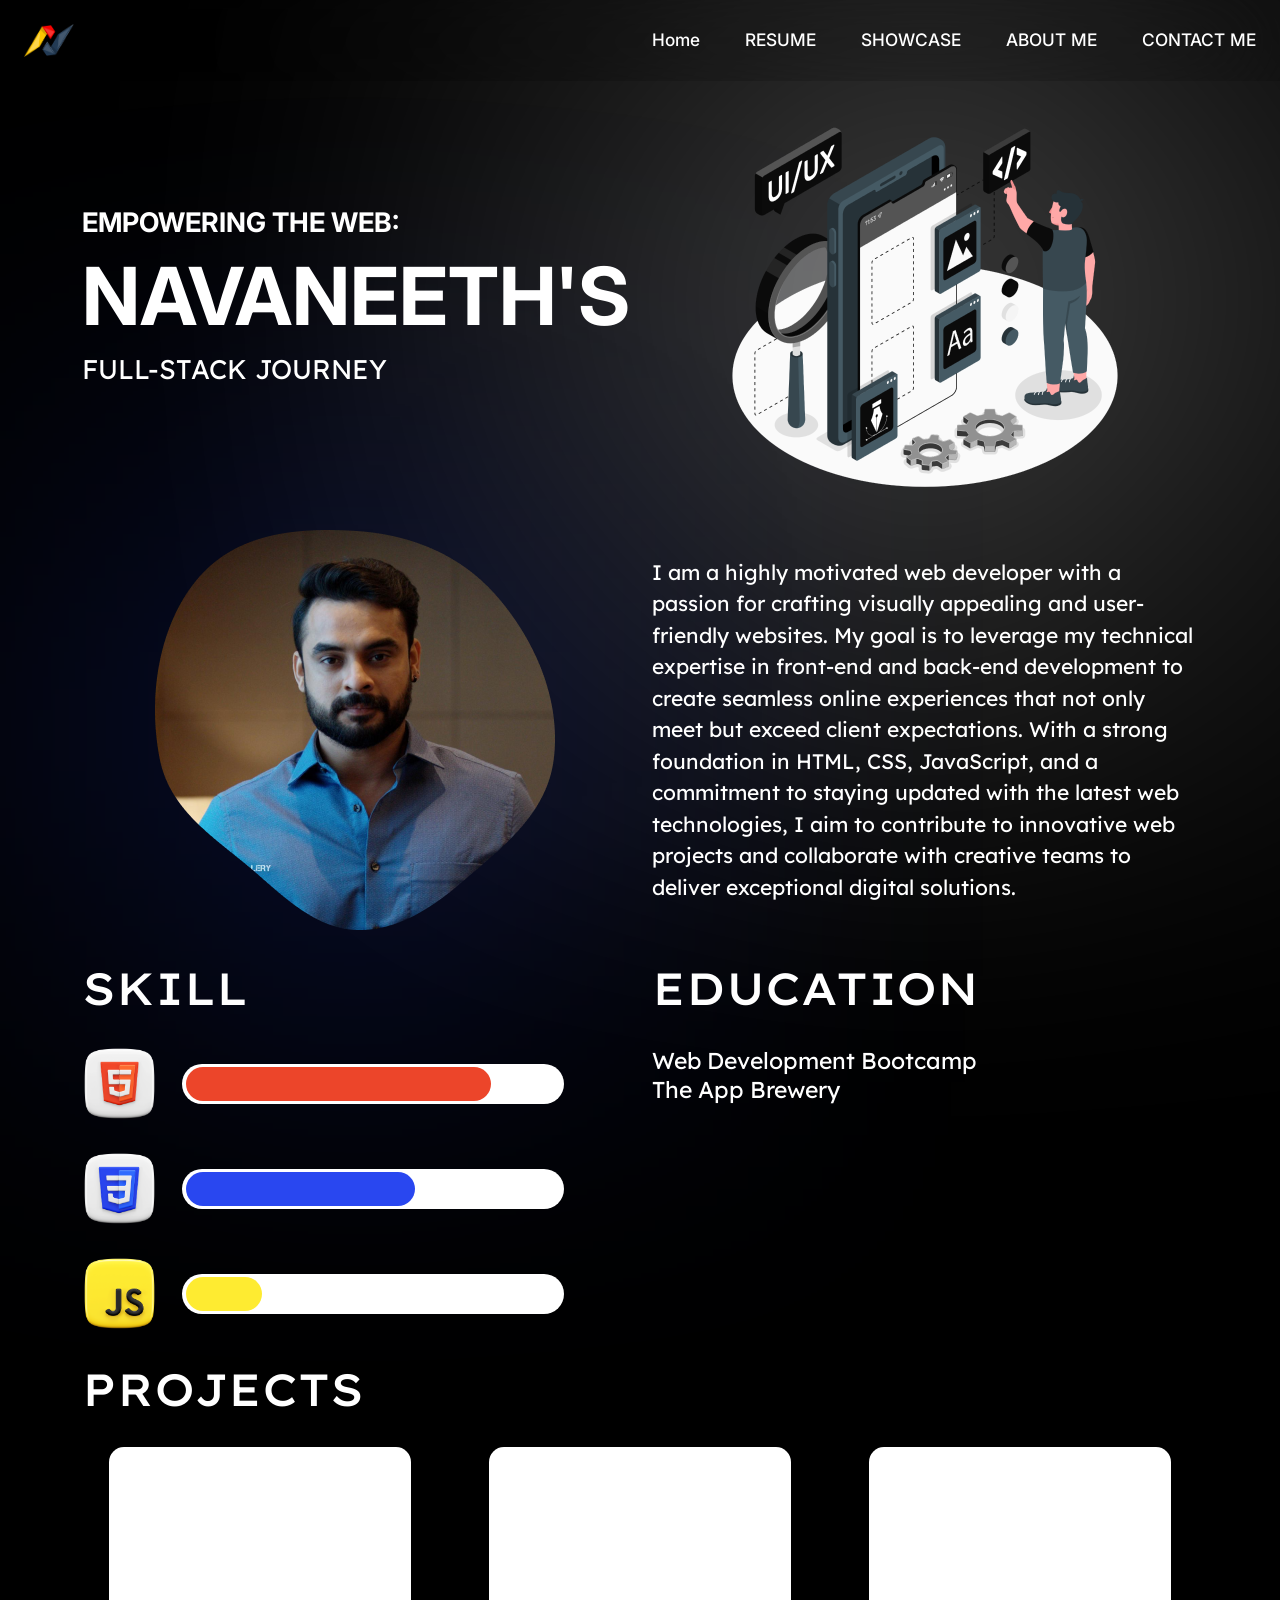
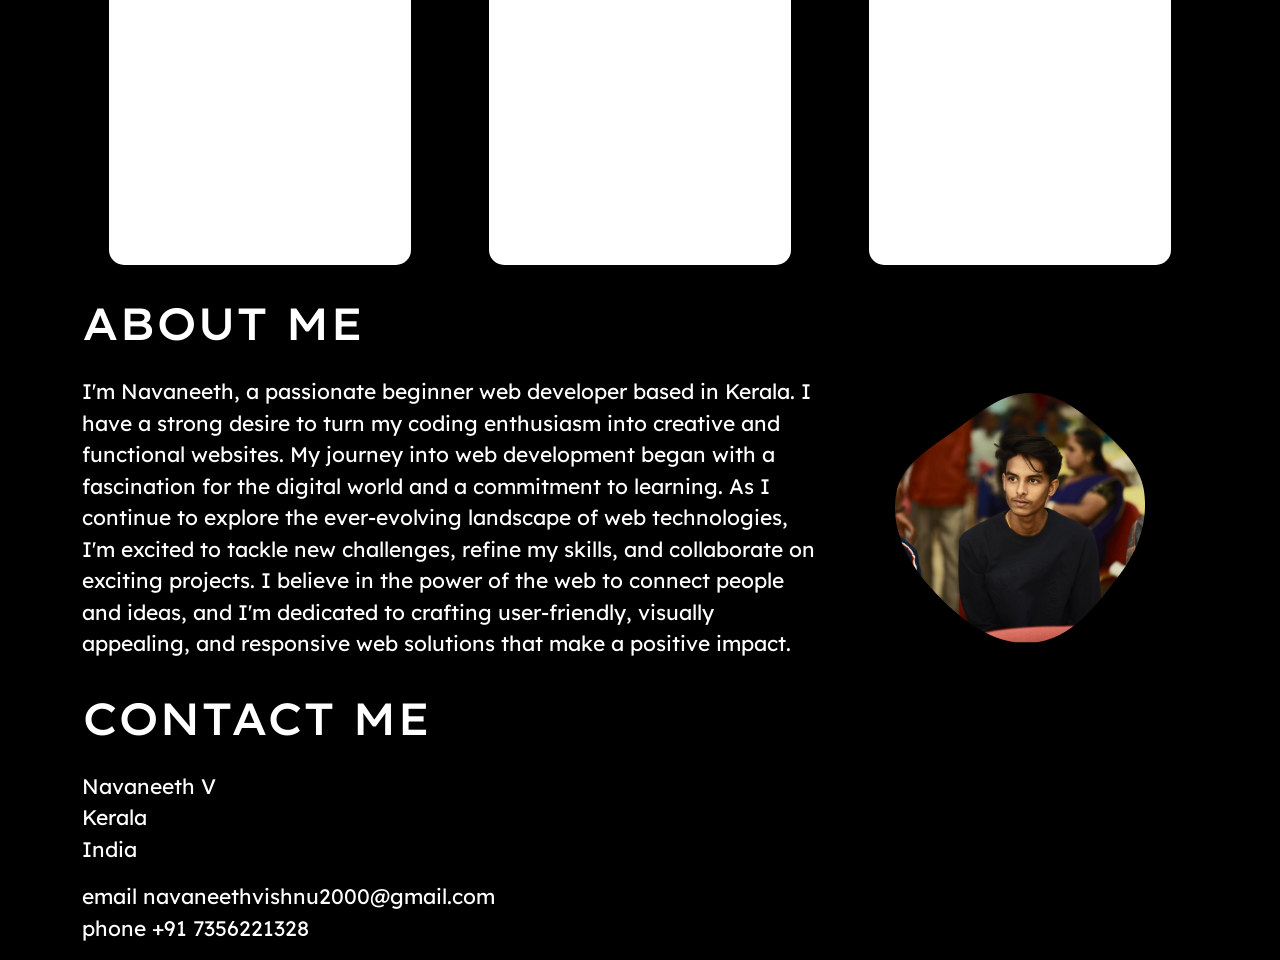
==== commit 46292741: "about me section and contact me section have been added" ====
--- a/index.html
+++ b/index.html
@@ -25,16 +25,16 @@
       </label>
 
       <nav class="navbar-box">
-        <a href="">Home</a>
+        <a href="#home">Home</a>
         <a href="">RESUME</a>
-        <a href="">SHOWCASE</a>
-        <a href="">ABOUT ME</a>
-        <a href="">CONTACT ME</a>
+        <a href="#project">SHOWCASE</a>
+        <a href="#about-me">ABOUT ME</a>
+        <a href="#contact-me">CONTACT ME</a>
       </nav>
     </header>
 
     <!-- hero section -->
-    <div class="container hero">
+    <div class="container hero" id="home">
       <div class="row inner-hero">
         <div class="hero-text col-12 col-lg-6">
           <div class="all-text">
@@ -102,7 +102,7 @@
     </div>
 
     <!-- project section -->
-    <div class="container project">
+    <div class="container project" id="project">
       <h2>PROJECTS</h2>
       <div class="row inner-project">
         <div class="projects col-12 col-md-6 col-lg-4">
@@ -118,7 +118,7 @@
     </div>
 
     <!-- about me section -->
-    <div class="container about-me">
+    <div class="container about-me" id="about-me">
       <h2>ABOUT ME</h2>
       <div class="row inner-about-me">
         <div class="about-me-text col-12 col-lg-8">
@@ -136,5 +136,18 @@
         </div>
       </div>
     </div>
+
+    <!-- contact me section -->
+    <div class="container contact-me" id="contact-me">
+      <h2>CONTACT ME</h2>
+      <div class="row inner-contact-me">
+        <div class="address">
+          <p>Navaneeth V <br />Kerala <br />India</p>
+        </div>
+        <div class="mail-phone">
+          <p>email navaneethvishnu2000@gmail.com <br />phone +91 7356221328</p>
+        </div>
+      </div>
+    </div>
   </body>
 </html>
--- a/style.css
+++ b/style.css
@@ -294,6 +294,28 @@
   justify-content: center;
 }
 
+/* contact me  section */
+
+.contact-me {
+  margin-top: 30px;
+}
+.contact-me > h2 {
+  color: #fff;
+  font-family: "Lexend Exa", sans-serif;
+  font-style: normal;
+  font-size: 45px;
+  font-weight: 500;
+  line-height: normal;
+}
+.contact-me > .inner-contact-me {
+  margin-top: 25px;
+}
+.address,
+.mail-phone {
+  color: #fff;
+  font-family: "Lexend", sans-serif;
+}
+
 /* media query */
 @media (max-width: 767px) {
   .hero-image > img {
@@ -349,6 +371,10 @@
   }
   .about-me > .inner-about-me > .about-me-text {
     order: 2;
+    font-size: 18px;
+  }
+  .address,
+  .mail-phone {
     font-size: 18px;
   }
 }
@@ -402,6 +428,10 @@
     order: 2;
     font-size: 19px;
   }
+  .address,
+  .mail-phone {
+    font-size: 19px;
+  }
 }
 
 @media (min-width: 992px) and (max-width: 1199px) {
@@ -429,6 +459,10 @@
   .about-me > .inner-about-me > .about-me-text {
     font-size: 20px;
   }
+  .address,
+  .mail-phone {
+    font-size: 20px;
+  }
 }
 
 @media (min-width: 1200px) {
@@ -456,4 +490,8 @@
   .about-me > .inner-about-me > .about-me-text {
     font-size: 21px;
   }
-}
+  .address,
+  .mail-phone {
+    font-size: 21px;
+  }
+}
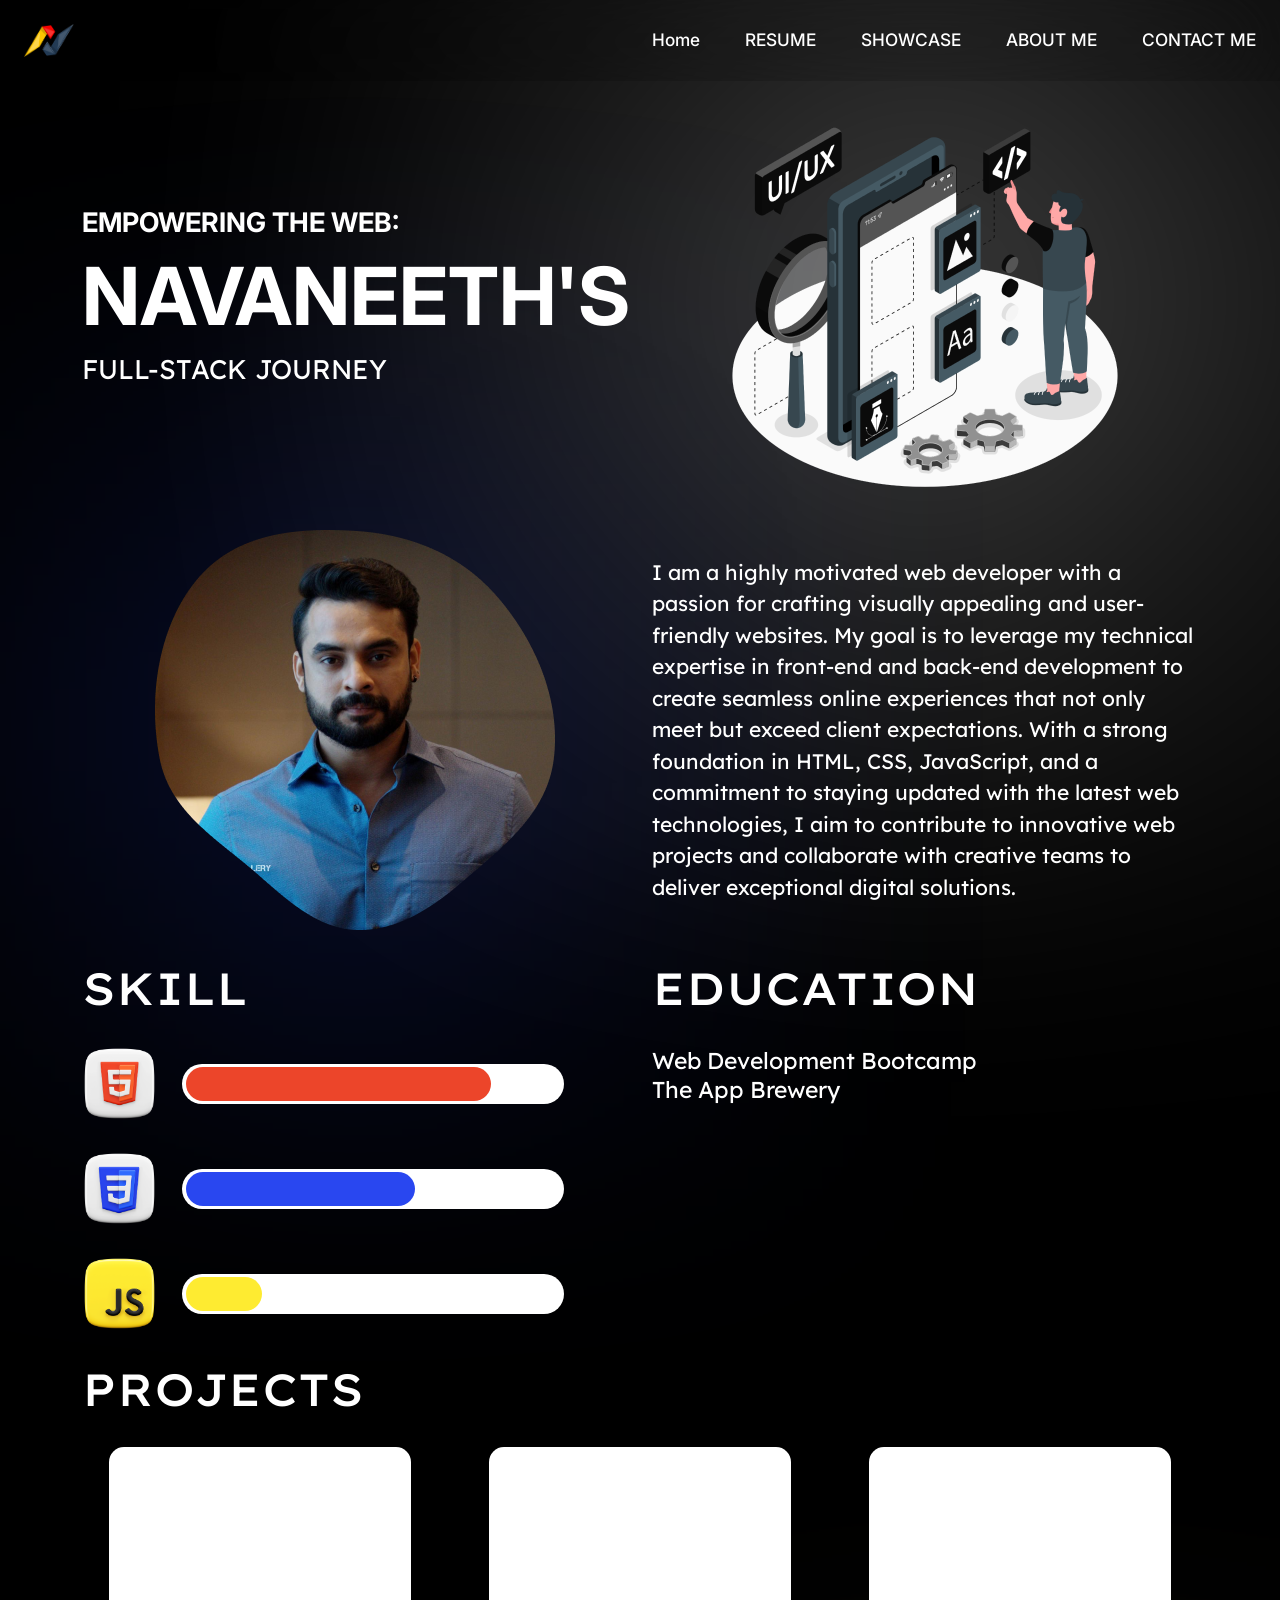
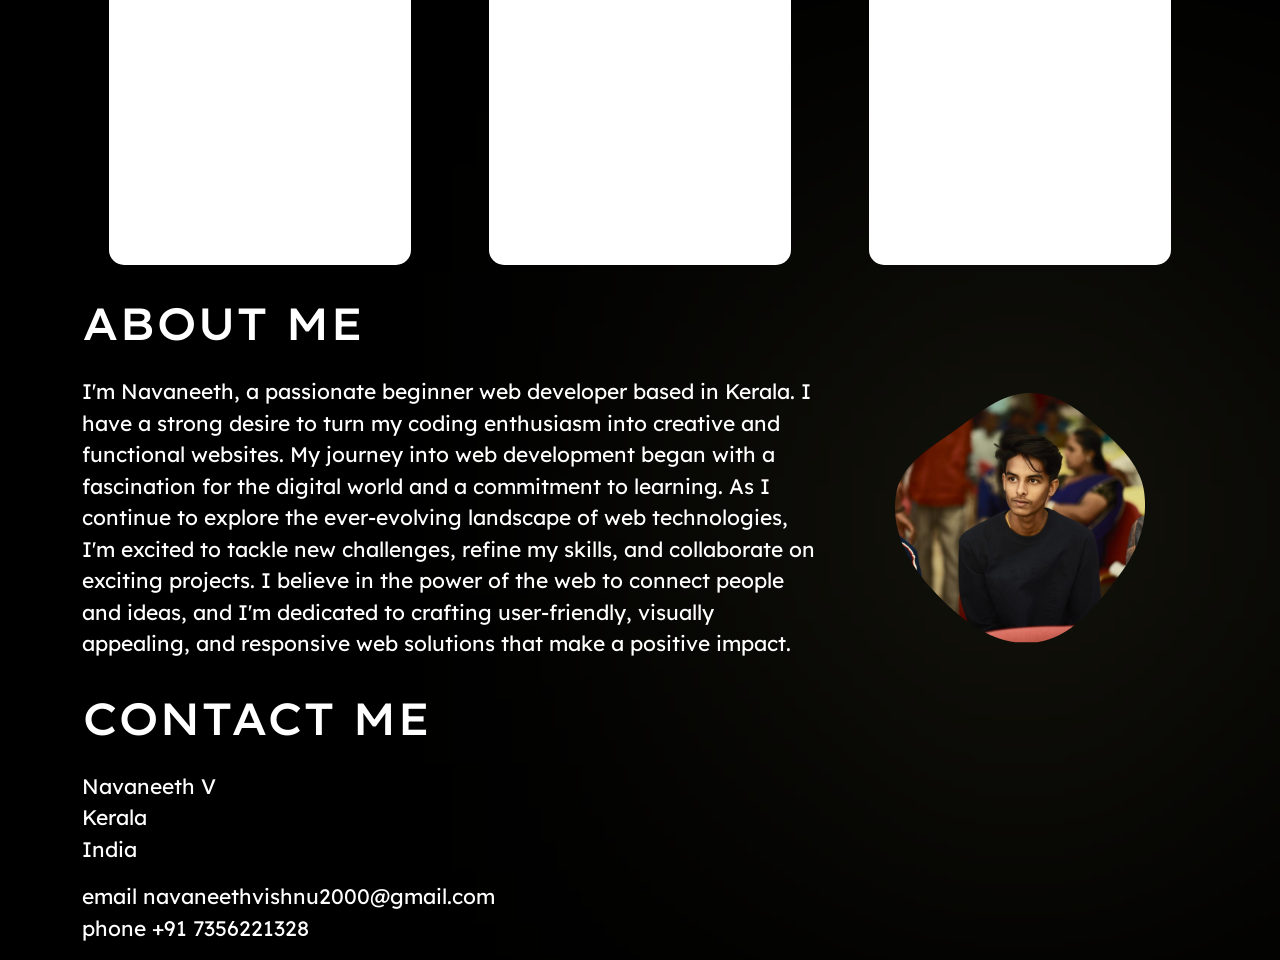
==== commit e58357b1: "about me image background shade have been added" ====
--- a/index.html
+++ b/index.html
@@ -133,6 +133,7 @@
         </div>
         <div class="about-me-image col-12 col-lg-4">
           <img src="./images/Vector.png" alt="profile image of full stack web developer" />
+          <div class="fourth-shade"></div>
         </div>
       </div>
     </div>
--- a/style.css
+++ b/style.css
@@ -293,6 +293,17 @@
   align-items: center;
   justify-content: center;
 }
+.about-me-image {
+  position: relative;
+}
+.fourth-shade {
+  position: absolute;
+  z-index: -1;
+  width: 250px;
+  height: 250px;
+  background-color: rgba(222, 213, 132, 0.5);
+  filter: blur(200px);
+}
 
 /* contact me  section */
 
